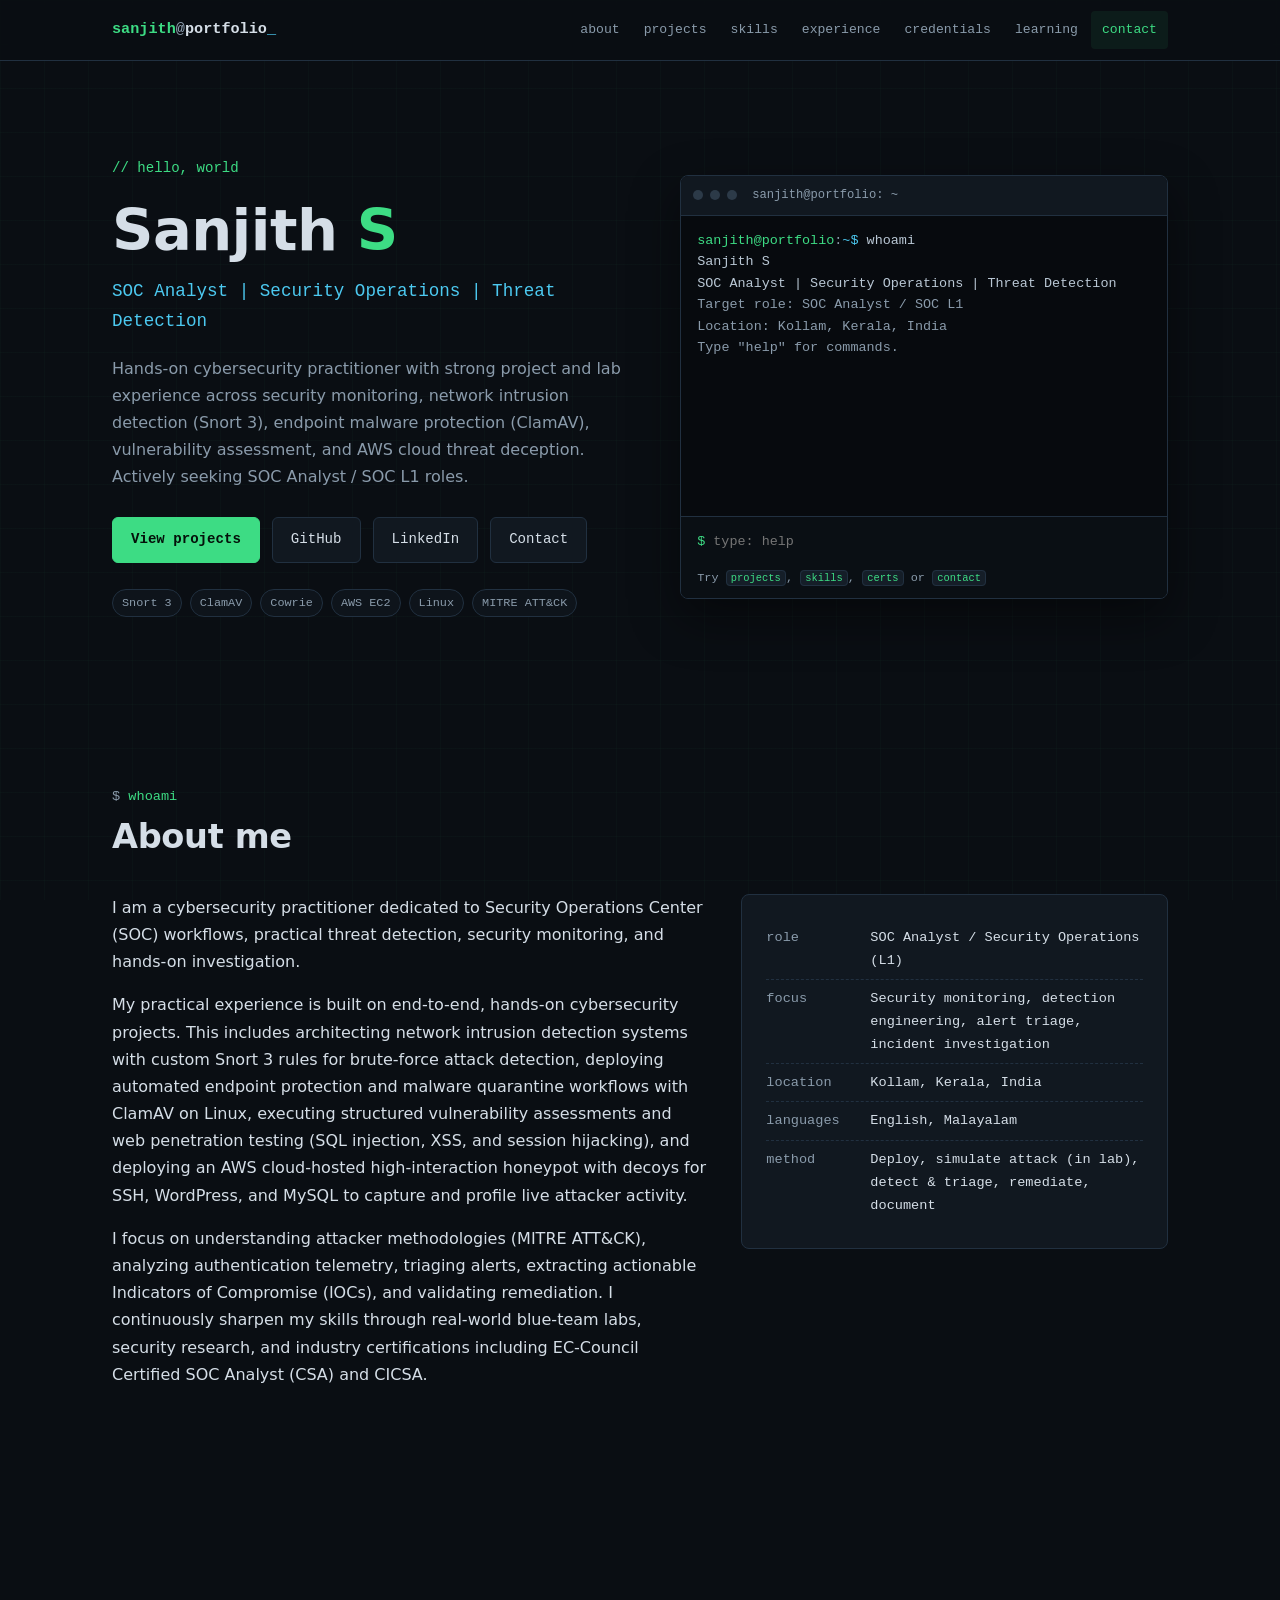
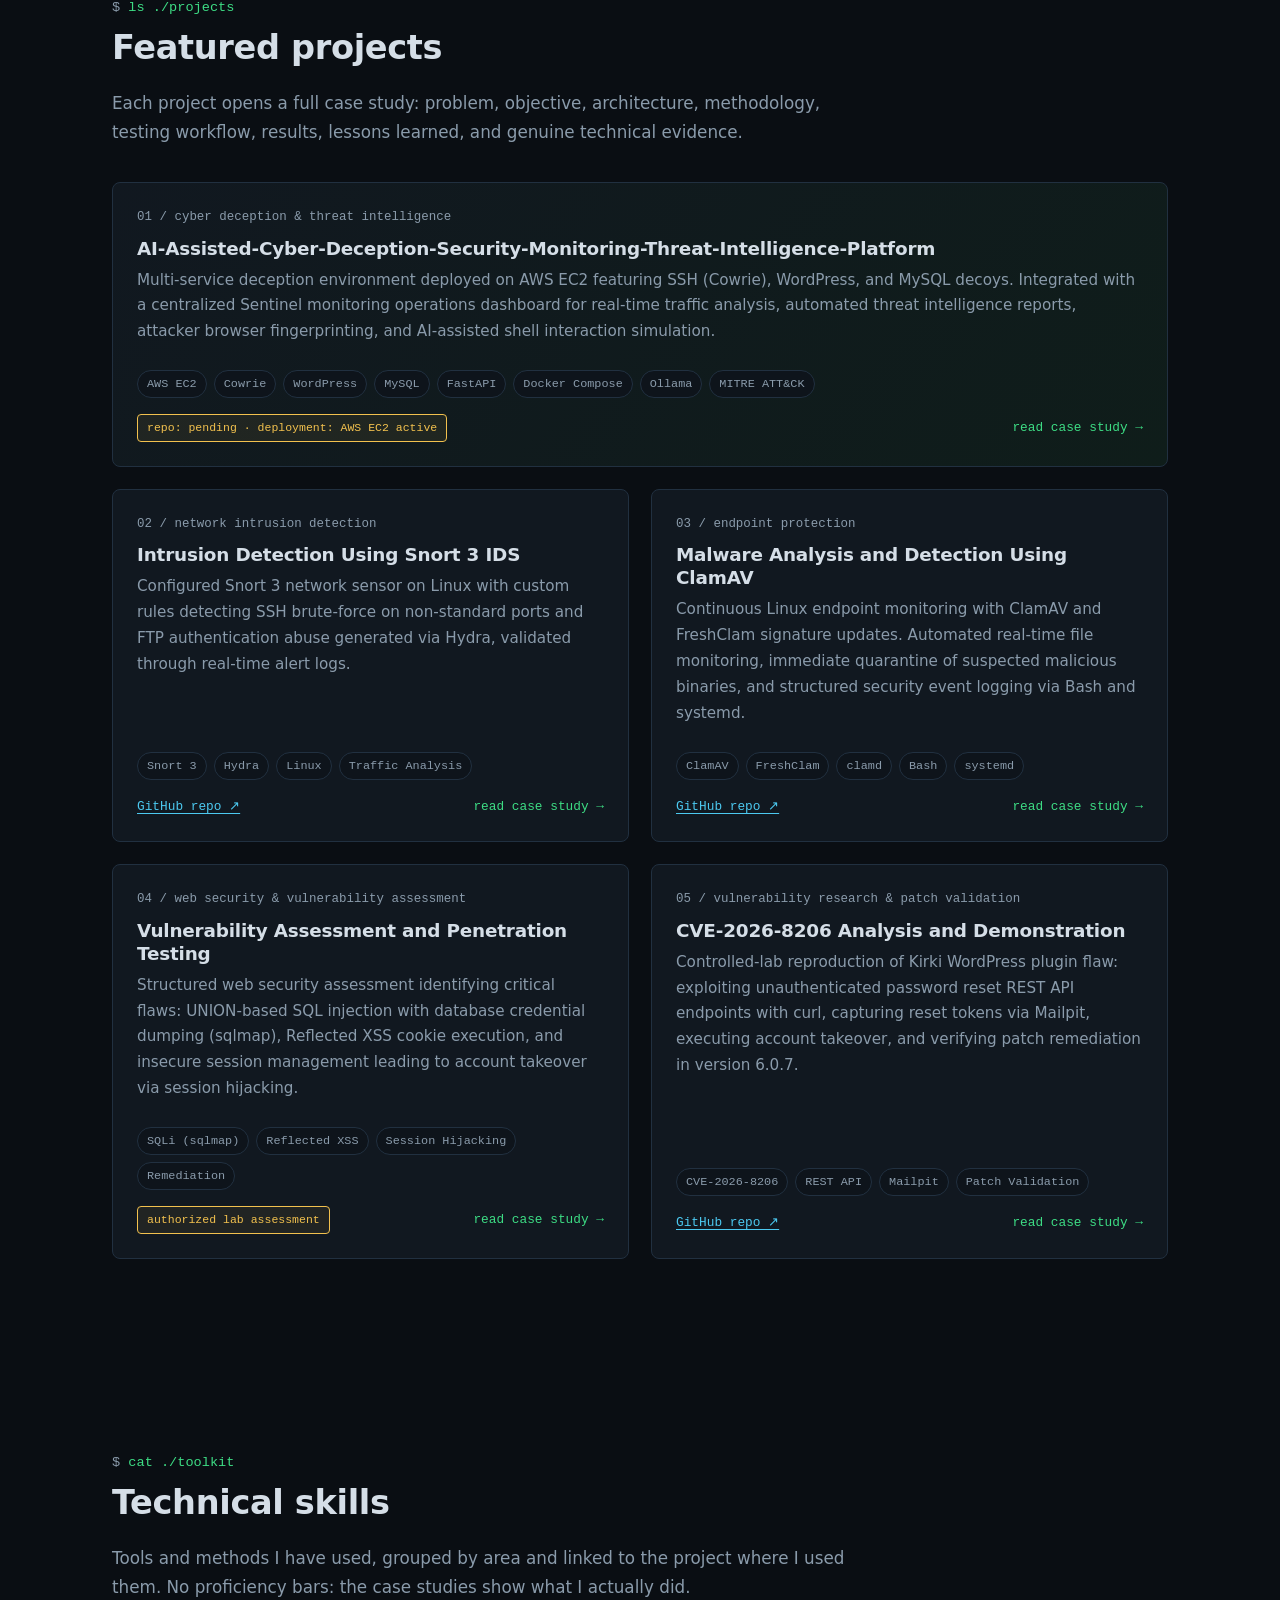
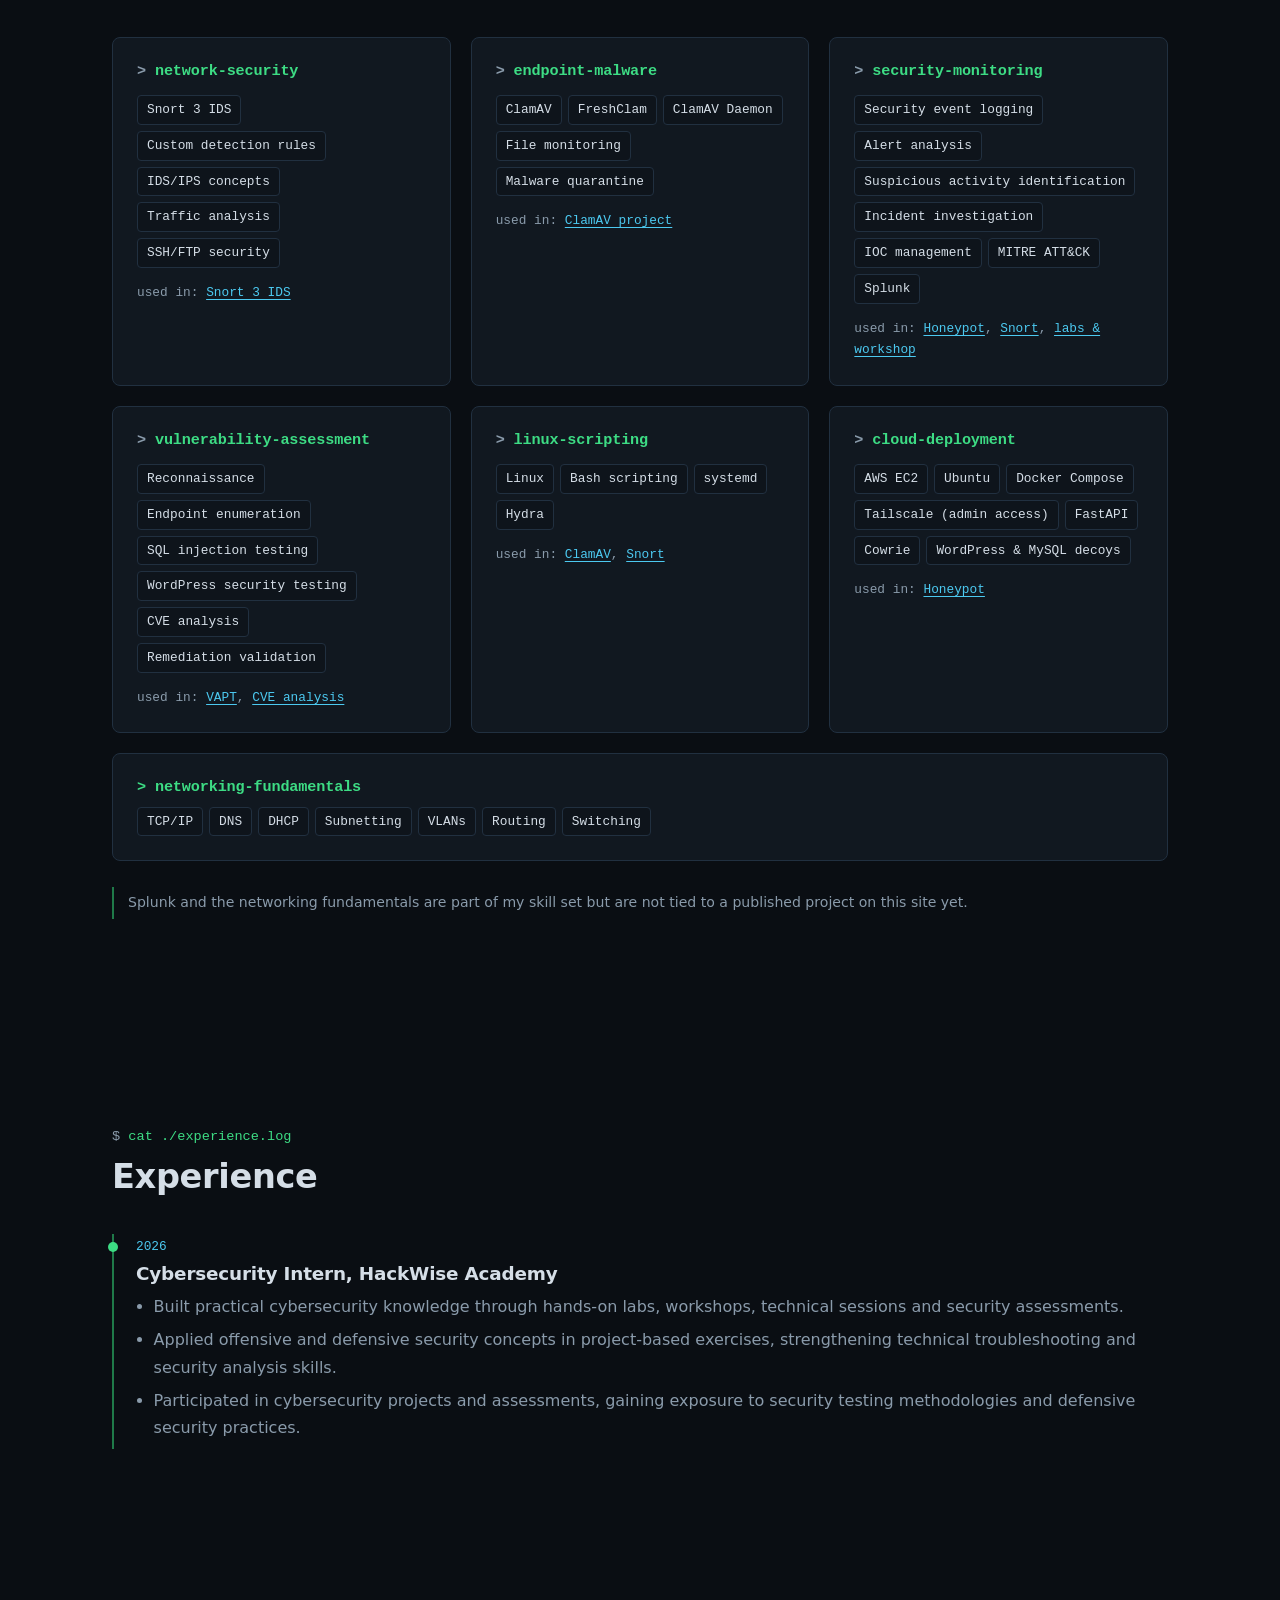
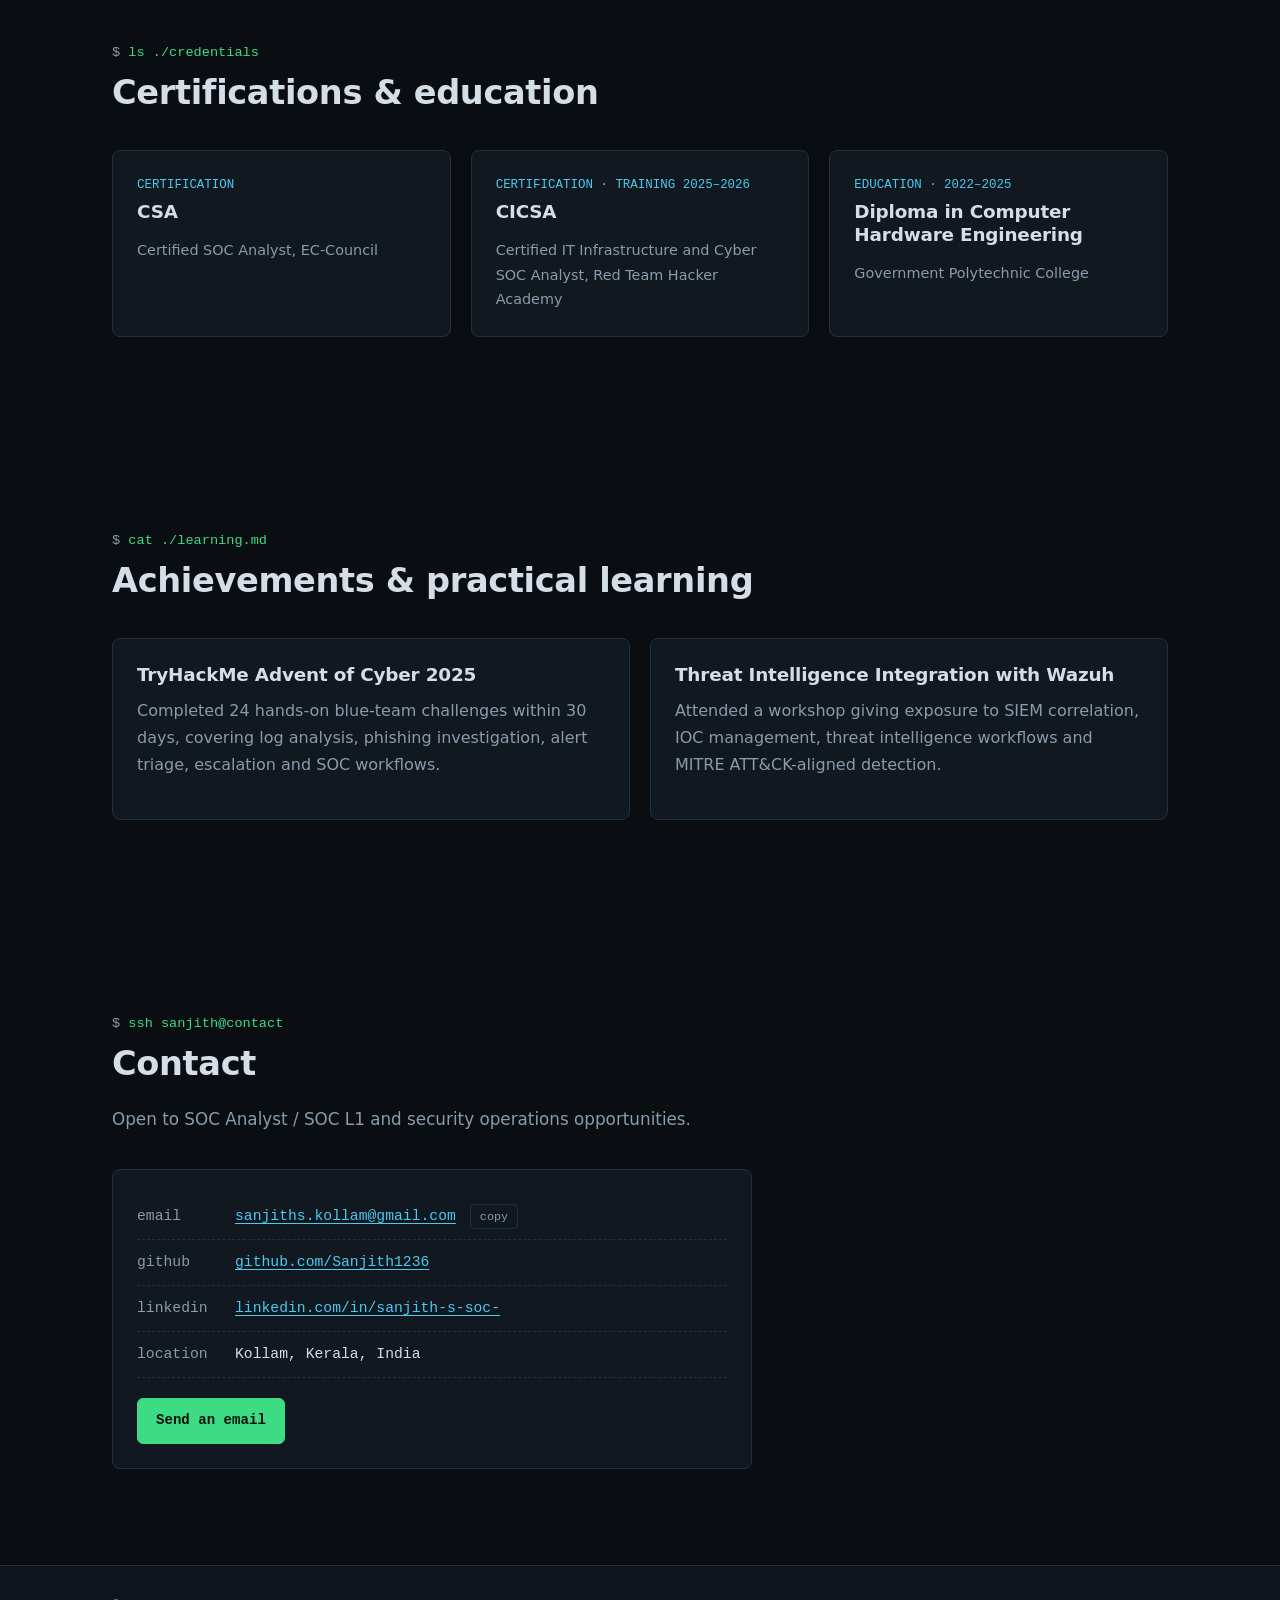
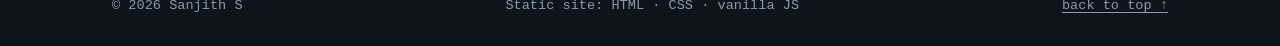
==== index.html @ 835601fe "Move portfolio website files to repository root" ====
<!DOCTYPE html>
<html lang="en">
<head>
  <meta charset="utf-8">
  <meta name="viewport" content="width=device-width, initial-scale=1">
  <title>Sanjith S | Cybersecurity Portfolio – SOC Analyst | Security Operations | Threat Detection</title>
  <meta name="description" content="Cybersecurity portfolio of Sanjith S, focused on SOC Analyst operations, threat detection, security monitoring, and investigation. Case studies: AI Honeypot (AWS), Snort 3 IDS, ClamAV Endpoint Protection, VAPT, and CVE Analysis.">
  <meta name="theme-color" content="#0a0e13">
  <meta property="og:title" content="Sanjith S | SOC Analyst | Security Operations | Threat Detection">
  <meta property="og:description" content="Hands-on cybersecurity project case studies: AI honeypot, Snort 3 IDS, ClamAV malware detection, web VAPT, and CVE analysis.">
  <meta property="og:type" content="website">
  <link rel="icon" href="data:image/svg+xml,%3Csvg xmlns='http://www.w3.org/2000/svg' viewBox='0 0 32 32'%3E%3Crect width='32' height='32' rx='6' fill='%230a0e13'/%3E%3Cpath d='M7 10l7 6-7 6' stroke='%233ddc84' stroke-width='3' fill='none' stroke-linecap='round' stroke-linejoin='round'/%3E%3Cpath d='M17 23h8' stroke='%234cc9f0' stroke-width='3' stroke-linecap='round'/%3E%3C/svg%3E">
  <link rel="stylesheet" href="css/style.css">
</head>
<body>
  <a class="skip-link" href="#main">Skip to content</a>

  <header class="site-header">
    <div class="container nav">
      <a class="brand" href="#home" aria-label="Sanjith S, home"><span class="host">sanjith</span><span class="at">@</span>portfolio<span class="cur">_</span></a>
      <button class="nav-toggle" aria-expanded="false" aria-controls="nav-links">menu</button>
      <ul class="nav-links" id="nav-links">
        <li><a href="#about">about</a></li>
        <li><a href="#projects">projects</a></li>
        <li><a href="#skills">skills</a></li>
        <li><a href="#experience">experience</a></li>
        <li><a href="#credentials">credentials</a></li>
        <li><a href="#learning">learning</a></li>
        <li><a href="#contact">contact</a></li>
      </ul>
    </div>
  </header>

  <main id="main">
    <!-- ===================== HERO ===================== -->
    <section class="hero" id="home" aria-labelledby="hero-title">
      <div class="container hero-grid">
        <div>
          <p class="eyebrow">// hello, world</p>
          <h1 id="hero-title">Sanjith <span class="accent">S</span></h1>
          <p class="headline">SOC Analyst | Security Operations | Threat Detection</p>
          <p class="intro">Hands-on cybersecurity practitioner with strong project and lab experience across security monitoring, network intrusion detection (Snort 3), endpoint malware protection (ClamAV), vulnerability assessment, and AWS cloud threat deception. Actively seeking SOC Analyst / SOC L1 roles.</p>
          <div class="btn-row">
            <a class="btn primary" href="#projects">View projects</a>
            <a class="btn" href="https://github.com/Sanjith1236" target="_blank" rel="noopener noreferrer">GitHub</a>
            <a class="btn" href="https://www.linkedin.com/in/sanjith-s-soc-/" target="_blank" rel="noopener noreferrer">LinkedIn</a>
            <a class="btn" href="#contact">Contact</a>
          </div>
          <div class="hero-meta" aria-label="Focus areas">
            <span class="chip">Snort 3</span><span class="chip">ClamAV</span><span class="chip">Cowrie</span><span class="chip">AWS EC2</span><span class="chip">Linux</span><span class="chip">MITRE ATT&amp;CK</span>
          </div>
        </div>

        <div class="term" role="region" aria-label="Interactive terminal">
          <div class="term-bar" aria-hidden="true"><i></i><i></i><i></i><span>sanjith@portfolio: ~</span></div>
          <div class="term-body" id="term-body" aria-live="polite" tabindex="0">
            <noscript>
              <div class="ln"><span class="p">sanjith@portfolio</span>:<span class="path">~$ </span>whoami</div>
              <div class="ln">Sanjith S</div>
              <div class="ln">SOC Analyst | Security Operations | Threat Detection</div>
              <div class="ln dim">(Enable JavaScript for the interactive terminal.)</div>
            </noscript>
          </div>
          <form class="term-input" id="term-form" autocomplete="off">
            <label for="term-input">$</label>
            <input id="term-input" type="text" spellcheck="false" autocapitalize="off" aria-label="Terminal command, type help" placeholder="type: help">
          </form>
          <div class="term-hint">Try <code>projects</code>, <code>skills</code>, <code>certs</code> or <code>contact</code></div>
        </div>
      </div>
    </section>

    <!-- ===================== ABOUT ===================== -->
    <section id="about" aria-labelledby="about-title">
      <div class="container">
        <div class="section-head reveal">
          <p class="section-label">whoami</p>
          <h2 id="about-title">About me</h2>
        </div>
        <div class="about-grid">
          <div class="reveal">
            <p>I am a cybersecurity practitioner dedicated to Security Operations Center (SOC) workflows, practical threat detection, security monitoring, and hands-on investigation.</p>
            <p>My practical experience is built on end-to-end, hands-on cybersecurity projects. This includes architecting network intrusion detection systems with custom Snort 3 rules for brute-force attack detection, deploying automated endpoint protection and malware quarantine workflows with ClamAV on Linux, executing structured vulnerability assessments and web penetration testing (SQL injection, XSS, and session hijacking), and deploying an AWS cloud-hosted high-interaction honeypot with decoys for SSH, WordPress, and MySQL to capture and profile live attacker activity.</p>
            <p>I focus on understanding attacker methodologies (MITRE ATT&amp;CK), analyzing authentication telemetry, triaging alerts, extracting actionable Indicators of Compromise (IOCs), and validating remediation. I continuously sharpen my skills through real-world blue-team labs, security research, and industry certifications including EC-Council Certified SOC Analyst (CSA) and CICSA.</p>
          </div>
          <div class="card reveal">
            <dl class="kv">
              <div><dt>role</dt><dd>SOC Analyst / Security Operations (L1)</dd></div>
              <div><dt>focus</dt><dd>Security monitoring, detection engineering, alert triage, incident investigation</dd></div>
              <div><dt>location</dt><dd>Kollam, Kerala, India</dd></div>
              <div><dt>languages</dt><dd>English, Malayalam</dd></div>
              <div><dt>method</dt><dd>Deploy, simulate attack (in lab), detect &amp; triage, remediate, document</dd></div>
            </dl>
          </div>
        </div>
      </div>
    </section>

    <!-- ===================== PROJECTS ===================== -->
    <section id="projects" aria-labelledby="projects-title">
      <div class="container">
        <div class="section-head reveal">
          <p class="section-label">ls ./projects</p>
          <h2 id="projects-title">Featured projects</h2>
          <p class="lead">Each project opens a full case study: problem, objective, architecture, methodology, testing workflow, results, lessons learned, and genuine technical evidence.</p>
        </div>

        <div class="projects">
          <article class="project-card lead-card reveal">
            <div class="num">01 / cyber deception &amp; threat intelligence</div>
            <h3><a href="projects/honeypot.html">AI-Assisted-Cyber-Deception-Security-Monitoring-Threat-Intelligence-Platform</a></h3>
            <p>Multi-service deception environment deployed on AWS EC2 featuring SSH (Cowrie), WordPress, and MySQL decoys. Integrated with a centralized Sentinel monitoring operations dashboard for real-time traffic analysis, automated threat intelligence reports, attacker browser fingerprinting, and AI-assisted shell interaction simulation.</p>
            <div class="chips"><span class="chip">AWS EC2</span><span class="chip">Cowrie</span><span class="chip">WordPress</span><span class="chip">MySQL</span><span class="chip">FastAPI</span><span class="chip">Docker Compose</span><span class="chip">Ollama</span><span class="chip">MITRE ATT&amp;CK</span></div>
            <div class="foot"><span class="tag-status">repo: pending · deployment: AWS EC2 active</span><span class="go">read case study →</span></div>
          </article>

          <article class="project-card reveal">
            <div class="num">02 / network intrusion detection</div>
            <h3><a href="projects/snort-ids.html">Intrusion Detection Using Snort 3 IDS</a></h3>
            <p>Configured Snort 3 network sensor on Linux with custom rules detecting SSH brute-force on non-standard ports and FTP authentication abuse generated via Hydra, validated through real-time alert logs.</p>
            <div class="chips"><span class="chip">Snort 3</span><span class="chip">Hydra</span><span class="chip">Linux</span><span class="chip">Traffic Analysis</span></div>
            <div class="foot"><a href="https://github.com/Sanjith1236/Snort-3-IDS-SSH-FTP-Brute-Force-Attack-Detection" target="_blank" rel="noopener noreferrer">GitHub repo ↗</a><span class="go">read case study →</span></div>
          </article>

          <article class="project-card reveal">
            <div class="num">03 / endpoint protection</div>
            <h3><a href="projects/clamav.html">Malware Analysis and Detection Using ClamAV</a></h3>
            <p>Continuous Linux endpoint monitoring with ClamAV and FreshClam signature updates. Automated real-time file monitoring, immediate quarantine of suspected malicious binaries, and structured security event logging via Bash and systemd.</p>
            <div class="chips"><span class="chip">ClamAV</span><span class="chip">FreshClam</span><span class="chip">clamd</span><span class="chip">Bash</span><span class="chip">systemd</span></div>
            <div class="foot"><a href="https://github.com/Sanjith1236/ClamAV-endpoint-protection" target="_blank" rel="noopener noreferrer">GitHub repo ↗</a><span class="go">read case study →</span></div>
          </article>

          <article class="project-card reveal">
            <div class="num">04 / web security &amp; vulnerability assessment</div>
            <h3><a href="projects/vulnerability-assessment.html">Vulnerability Assessment and Penetration Testing</a></h3>
            <p>Structured web security assessment identifying critical flaws: UNION-based SQL injection with database credential dumping (sqlmap), Reflected XSS cookie execution, and insecure session management leading to account takeover via session hijacking.</p>
            <div class="chips"><span class="chip">SQLi (sqlmap)</span><span class="chip">Reflected XSS</span><span class="chip">Session Hijacking</span><span class="chip">Remediation</span></div>
            <div class="foot"><span class="tag-status">authorized lab assessment</span><span class="go">read case study →</span></div>
          </article>

          <article class="project-card reveal">
            <div class="num">05 / vulnerability research &amp; patch validation</div>
            <h3><a href="projects/cve-analysis.html">CVE-2026-8206 Analysis and Demonstration</a></h3>
            <p>Controlled-lab reproduction of Kirki WordPress plugin flaw: exploiting unauthenticated password reset REST API endpoints with curl, capturing reset tokens via Mailpit, executing account takeover, and verifying patch remediation in version 6.0.7.</p>
            <div class="chips"><span class="chip">CVE-2026-8206</span><span class="chip">REST API</span><span class="chip">Mailpit</span><span class="chip">Patch Validation</span></div>
            <div class="foot"><a href="https://github.com/Sanjith1236/CVE-2026-8206-Kirki-Exploit-Analysis" target="_blank" rel="noopener noreferrer">GitHub repo ↗</a><span class="go">read case study →</span></div>
          </article>
        </div>
      </div>
    </section>

    <!-- ===================== SKILLS ===================== -->
    <section id="skills" aria-labelledby="skills-title">
      <div class="container">
        <div class="section-head reveal">
          <p class="section-label">cat ./toolkit</p>
          <h2 id="skills-title">Technical skills</h2>
          <p class="lead">Tools and methods I have used, grouped by area and linked to the project where I used them. No proficiency bars: the case studies show what I actually did.</p>
        </div>

        <div class="grid cols-3">
          <div class="card skill-card reveal">
            <h3>network-security</h3>
            <ul class="skill-list"><li>Snort 3 IDS</li><li>Custom detection rules</li><li>IDS/IPS concepts</li><li>Traffic analysis</li><li>SSH/FTP security</li></ul>
            <p class="used-in">used in: <a href="projects/snort-ids.html">Snort 3 IDS</a></p>
          </div>
          <div class="card skill-card reveal">
            <h3>endpoint-malware</h3>
            <ul class="skill-list"><li>ClamAV</li><li>FreshClam</li><li>ClamAV Daemon</li><li>File monitoring</li><li>Malware quarantine</li></ul>
            <p class="used-in">used in: <a href="projects/clamav.html">ClamAV project</a></p>
          </div>
          <div class="card skill-card reveal">
            <h3>security-monitoring</h3>
            <ul class="skill-list"><li>Security event logging</li><li>Alert analysis</li><li>Suspicious activity identification</li><li>Incident investigation</li><li>IOC management</li><li>MITRE ATT&amp;CK</li><li>Splunk</li></ul>
            <p class="used-in">used in: <a href="projects/honeypot.html">Honeypot</a>, <a href="projects/snort-ids.html">Snort</a>, <a href="#learning">labs &amp; workshop</a></p>
          </div>
          <div class="card skill-card reveal">
            <h3>vulnerability-assessment</h3>
            <ul class="skill-list"><li>Reconnaissance</li><li>Endpoint enumeration</li><li>SQL injection testing</li><li>WordPress security testing</li><li>CVE analysis</li><li>Remediation validation</li></ul>
            <p class="used-in">used in: <a href="projects/vulnerability-assessment.html">VAPT</a>, <a href="projects/cve-analysis.html">CVE analysis</a></p>
          </div>
          <div class="card skill-card reveal">
            <h3>linux-scripting</h3>
            <ul class="skill-list"><li>Linux</li><li>Bash scripting</li><li>systemd</li><li>Hydra</li></ul>
            <p class="used-in">used in: <a href="projects/clamav.html">ClamAV</a>, <a href="projects/snort-ids.html">Snort</a></p>
          </div>
          <div class="card skill-card reveal">
            <h3>cloud-deployment</h3>
            <ul class="skill-list"><li>AWS EC2</li><li>Ubuntu</li><li>Docker Compose</li><li>Tailscale (admin access)</li><li>FastAPI</li><li>Cowrie</li><li>WordPress &amp; MySQL decoys</li></ul>
            <p class="used-in">used in: <a href="projects/honeypot.html">Honeypot</a></p>
          </div>
        </div>

        <div class="card reveal" style="margin-top:20px">
          <h3 style="font-family:var(--mono);font-size:.95rem;color:var(--green)">&gt; networking-fundamentals</h3>
          <ul class="skill-list" style="margin-bottom:0"><li>TCP/IP</li><li>DNS</li><li>DHCP</li><li>Subnetting</li><li>VLANs</li><li>Routing</li><li>Switching</li></ul>
        </div>
        <p class="note reveal">Splunk and the networking fundamentals are part of my skill set but are not tied to a published project on this site yet.</p>
      </div>
    </section>

    <!-- ===================== EXPERIENCE ===================== -->
    <section id="experience" aria-labelledby="exp-title">
      <div class="container">
        <div class="section-head reveal">
          <p class="section-label">cat ./experience.log</p>
          <h2 id="exp-title">Experience</h2>
        </div>
        <div class="entry reveal">
          <div class="meta">2026</div>
          <h3>Cybersecurity Intern, HackWise Academy</h3>
          <ul>
            <li>Built practical cybersecurity knowledge through hands-on labs, workshops, technical sessions and security assessments.</li>
            <li>Applied offensive and defensive security concepts in project-based exercises, strengthening technical troubleshooting and security analysis skills.</li>
            <li>Participated in cybersecurity projects and assessments, gaining exposure to security testing methodologies and defensive security practices.</li>
          </ul>
        </div>
      </div>
    </section>

    <!-- ===================== CREDENTIALS ===================== -->
    <section id="credentials" aria-labelledby="cred-title">
      <div class="container">
        <div class="section-head reveal">
          <p class="section-label">ls ./credentials</p>
          <h2 id="cred-title">Certifications &amp; education</h2>
        </div>
        <div class="grid cols-3">
          <div class="card cred reveal">
            <span class="meta">CERTIFICATION</span>
            <h3>CSA</h3>
            <span class="issuer">Certified SOC Analyst, EC-Council</span>
          </div>
          <div class="card cred reveal">
            <span class="meta">CERTIFICATION · TRAINING 2025–2026</span>
            <h3>CICSA</h3>
            <span class="issuer">Certified IT Infrastructure and Cyber SOC Analyst, Red Team Hacker Academy</span>
          </div>
          <div class="card cred reveal">
            <span class="meta">EDUCATION · 2022–2025</span>
            <h3>Diploma in Computer Hardware Engineering</h3>
            <span class="issuer">Government Polytechnic College</span>
          </div>
        </div>
      </div>
    </section>

    <!-- ===================== LEARNING ===================== -->
    <section id="learning" aria-labelledby="learn-title">
      <div class="container">
        <div class="section-head reveal">
          <p class="section-label">cat ./learning.md</p>
          <h2 id="learn-title">Achievements &amp; practical learning</h2>
        </div>
        <div class="grid cols-2">
          <div class="card reveal">
            <h3>TryHackMe Advent of Cyber 2025</h3>
            <p style="color:var(--muted)">Completed 24 hands-on blue-team challenges within 30 days, covering log analysis, phishing investigation, alert triage, escalation and SOC workflows.</p>
          </div>
          <div class="card reveal">
            <h3>Threat Intelligence Integration with Wazuh</h3>
            <p style="color:var(--muted)">Attended a workshop giving exposure to SIEM correlation, IOC management, threat intelligence workflows and MITRE ATT&amp;CK-aligned detection.</p>
          </div>
        </div>
      </div>
    </section>

    <!-- ===================== CONTACT ===================== -->
    <section id="contact" aria-labelledby="contact-title">
      <div class="container">
        <div class="section-head reveal">
          <p class="section-label">ssh sanjith@contact</p>
          <h2 id="contact-title">Contact</h2>
          <p class="lead">Open to SOC Analyst / SOC L1 and security operations opportunities.</p>
        </div>
        <div class="card reveal" style="max-width:640px">
          <ul class="contact-list">
            <li><span class="k">email</span><a href="mailto:sanjiths.kollam@gmail.com">sanjiths.kollam@gmail.com</a> <button class="copy-btn" type="button" data-copy="sanjiths.kollam@gmail.com">copy</button></li>
            <li><span class="k">github</span><a href="https://github.com/Sanjith1236" target="_blank" rel="noopener noreferrer">github.com/Sanjith1236</a></li>
            <li><span class="k">linkedin</span><a href="https://www.linkedin.com/in/sanjith-s-soc-/" target="_blank" rel="noopener noreferrer">linkedin.com/in/sanjith-s-soc-</a></li>
            <li><span class="k">location</span>Kollam, Kerala, India</li>
          </ul>
          <a class="btn primary" href="mailto:sanjiths.kollam@gmail.com">Send an email</a>
        </div>
      </div>
    </section>
  </main>

  <footer class="site-footer">
    <div class="container footer-row">
      <span>&copy; <span id="year">2026</span> Sanjith S</span>
      <span>Static site: HTML · CSS · vanilla JS</span>
      <a href="#home">back to top ↑</a>
    </div>
  </footer>

  <script src="js/script.js"></script>
</body>
</html>
---- css/style.css ----
/* ==========================================================================
   Sanjith S — Cybersecurity Portfolio
   Terminal-inspired, dark, restrained green/cyan accents. No external deps.
   ========================================================================== */

:root {
  --bg: #0a0e13;
  --bg-2: #0e141b;
  --panel: #111820;
  --panel-2: #151e28;
  --line: #213040;
  --text: #d5dee7;
  --muted: #8a9bab;
  --green: #3ddc84;
  --green-dim: #1f7a49;
  --cyan: #4cc9f0;
  --amber: #f2c14e;
  --red: #ff6b6b;
  --mono: ui-monospace, "SF Mono", "JetBrains Mono", "Cascadia Code", Menlo, Consolas, "Liberation Mono", monospace;
  --sans: system-ui, -apple-system, "Segoe UI", Roboto, "Helvetica Neue", Arial, sans-serif;
  --radius: 8px;
  --maxw: 1120px;
  --gutter: clamp(16px, 4vw, 32px);
}

*, *::before, *::after { box-sizing: border-box; }
html { scroll-behavior: smooth; scroll-padding-top: 76px; -webkit-text-size-adjust: 100%; }
body {
  margin: 0;
  background: var(--bg);
  color: var(--text);
  font: 400 1rem/1.7 var(--sans);
  -webkit-font-smoothing: antialiased;
  background-image:
    linear-gradient(rgba(61,220,132,.025) 1px, transparent 1px),
    linear-gradient(90deg, rgba(61,220,132,.025) 1px, transparent 1px);
  background-size: 44px 44px;
  background-attachment: fixed;
}
img, svg { max-width: 100%; height: auto; display: block; }
a { color: var(--cyan); text-decoration-thickness: 1px; text-underline-offset: 3px; }
a:hover { color: var(--green); }
:focus-visible { outline: 2px solid var(--green); outline-offset: 3px; border-radius: 3px; }
::selection { background: var(--green); color: #04110a; }
code, kbd, pre { font-family: var(--mono); }
code { font-size: .88em; background: var(--panel-2); border: 1px solid var(--line); padding: .1em .4em; border-radius: 4px; color: var(--green); }

.skip-link { position: absolute; left: -999px; top: 8px; background: var(--green); color: #04110a; padding: 8px 14px; border-radius: 4px; z-index: 200; font-family: var(--mono); }
.skip-link:focus { left: 8px; }
.sr-only { position: absolute; width: 1px; height: 1px; overflow: hidden; clip: rect(0 0 0 0); white-space: nowrap; }

.container { width: 100%; max-width: var(--maxw); margin: 0 auto; padding: 0 var(--gutter); }

/* ---------- Header / nav ---------- */
.site-header { position: sticky; top: 0; z-index: 100; background: rgba(10,14,19,.88); backdrop-filter: blur(10px); border-bottom: 1px solid var(--line); }
.nav { display: flex; align-items: center; justify-content: space-between; min-height: 60px; gap: 16px; }
.brand { font-family: var(--mono); font-weight: 700; color: var(--text); text-decoration: none; font-size: .95rem; white-space: nowrap; }
.brand .at { color: var(--muted); } .brand .host { color: var(--green); } .brand .cur { color: var(--cyan); }
.nav-links { display: flex; gap: 2px; list-style: none; margin: 0; padding: 0; }
.nav-links a { display: block; padding: 8px 11px; color: var(--muted); text-decoration: none; font-family: var(--mono); font-size: .82rem; border-radius: 4px; }
.nav-links a:hover, .nav-links a[aria-current="true"], .nav-links a[aria-current="page"] { color: var(--green); background: rgba(61,220,132,.07); }
.nav-toggle { display: none; background: none; border: 1px solid var(--line); color: var(--text); font-family: var(--mono); padding: 8px 12px; border-radius: 4px; cursor: pointer; font-size: .85rem; }
.nav-toggle:hover { border-color: var(--green); color: var(--green); }

@media (max-width: 860px) {
  .nav-toggle { display: inline-block; }
  .nav-links { position: absolute; top: 60px; left: 0; right: 0; flex-direction: column; background: var(--bg-2); border-bottom: 1px solid var(--line); padding: 8px var(--gutter) 14px; display: none; }
  .nav-links.open { display: flex; }
  .nav-links a { padding: 12px 8px; font-size: .9rem; }
}

/* ---------- Layout ---------- */
section { padding: clamp(56px, 8vw, 96px) 0; }
.section-head { margin-bottom: 36px; max-width: 760px; }
.section-label { font-family: var(--mono); color: var(--green); font-size: .85rem; margin: 0 0 8px; }
.section-label::before { content: "$ "; color: var(--muted); }
h1, h2, h3, h4 { line-height: 1.25; margin: 0 0 .6em; font-weight: 700; letter-spacing: -.01em; }
h2 { font-size: clamp(1.6rem, 3.4vw, 2.1rem); }
h3 { font-size: 1.15rem; }
.lead { color: var(--muted); font-size: 1.05rem; margin: 0; }
p { margin: 0 0 1em; }

/* ---------- Buttons / chips ---------- */
.btn { display: inline-flex; align-items: center; gap: 8px; padding: 10px 18px; border-radius: 6px; font-family: var(--mono); font-size: .88rem; text-decoration: none; border: 1px solid var(--line); color: var(--text); background: var(--panel); cursor: pointer; transition: border-color .2s, color .2s, background .2s; }
.btn:hover { border-color: var(--green); color: var(--green); }
.btn.primary { background: var(--green); color: #04110a; border-color: var(--green); font-weight: 700; }
.btn.primary:hover { background: #62e89d; color: #04110a; }
.btn-row { display: flex; flex-wrap: wrap; gap: 12px; }
.chip { display: inline-block; font-family: var(--mono); font-size: .74rem; padding: 3px 9px; border: 1px solid var(--line); border-radius: 999px; color: var(--muted); background: var(--bg-2); }
.chip.link { color: var(--cyan); text-decoration: none; }
.chip.link:hover { border-color: var(--cyan); }
.chips { display: flex; flex-wrap: wrap; gap: 7px; }
.tag-status { font-family: var(--mono); font-size: .72rem; padding: 3px 9px; border-radius: 4px; border: 1px solid var(--amber); color: var(--amber); background: rgba(242,193,78,.07); }
.tag-ok { border-color: var(--green-dim); color: var(--green); background: rgba(61,220,132,.06); }

/* ---------- Hero ---------- */
.hero { padding: clamp(48px, 8vw, 96px) 0 clamp(40px, 6vw, 72px); }
.hero-grid { display: grid; grid-template-columns: 1.05fr 1fr; gap: clamp(28px, 5vw, 56px); align-items: center; }
.hero .eyebrow { font-family: var(--mono); color: var(--green); font-size: .88rem; margin-bottom: 14px; }
.hero h1 { font-size: clamp(2.3rem, 6vw, 3.6rem); margin-bottom: 10px; }
.hero h1 .accent { color: var(--green); }
.hero .headline { font-family: var(--mono); font-size: clamp(.95rem, 2vw, 1.1rem); color: var(--cyan); margin-bottom: 18px; }
.hero .intro { color: var(--muted); max-width: 54ch; margin-bottom: 26px; }
.hero-meta { margin-top: 26px; display: flex; flex-wrap: wrap; gap: 8px; }
@media (max-width: 900px) { .hero-grid { grid-template-columns: 1fr; } }

/* ---------- Terminal widget ---------- */
.term { background: #070a0e; border: 1px solid var(--line); border-radius: var(--radius); overflow: hidden; box-shadow: 0 18px 50px rgba(0,0,0,.45); font-family: var(--mono); font-size: .84rem; }
.term-bar { display: flex; align-items: center; gap: 7px; padding: 9px 12px; background: var(--panel); border-bottom: 1px solid var(--line); }
.term-bar i { width: 10px; height: 10px; border-radius: 50%; background: #2c3a48; display: block; }
.term-bar span { margin-left: 8px; color: var(--muted); font-size: .76rem; }
.term-body { padding: 14px 16px; height: 300px; overflow-y: auto; line-height: 1.6; color: #b9c7d4; }
.term-body .ln { white-space: pre-wrap; word-break: break-word; }
.term-body .p { color: var(--green); } .term-body .path { color: var(--cyan); }
.term-body .dim { color: var(--muted); } .term-body .warn { color: var(--amber); }
.term-body a { color: var(--cyan); }
.term-input { display: flex; gap: 8px; align-items: center; padding: 10px 16px; border-top: 1px solid var(--line); background: #0a0f14; }
.term-input label { color: var(--green); white-space: nowrap; }
.term-input input { flex: 1; min-width: 0; background: transparent; border: 0; color: var(--text); font: inherit; outline: none; padding: 4px 0; }
.term-input:focus-within { border-top-color: var(--green-dim); }
.caret { display: inline-block; width: .55em; height: 1.05em; background: var(--green); vertical-align: -2px; animation: blink 1.1s steps(1) infinite; }
@keyframes blink { 50% { opacity: 0; } }
.term-hint { font-size: .74rem; color: var(--muted); padding: 0 16px 10px; background: #0a0f14; }

/* ---------- Cards / grids ---------- */
.card { background: var(--panel); border: 1px solid var(--line); border-radius: var(--radius); padding: 24px; }
.grid { display: grid; gap: 20px; }
.grid.cols-2 { grid-template-columns: repeat(2, 1fr); }
.grid.cols-3 { grid-template-columns: repeat(3, 1fr); }
@media (max-width: 900px) { .grid.cols-3 { grid-template-columns: repeat(2, 1fr); } }
@media (max-width: 640px) { .grid.cols-2, .grid.cols-3 { grid-template-columns: 1fr; } }

/* About */
.about-grid { display: grid; grid-template-columns: 1.4fr 1fr; gap: 32px; align-items: start; }
@media (max-width: 900px) { .about-grid { grid-template-columns: 1fr; } }
.kv { font-family: var(--mono); font-size: .85rem; margin: 0; }
.kv div { display: flex; gap: 12px; padding: 7px 0; border-bottom: 1px dashed var(--line); }
.kv div:last-child { border-bottom: 0; }
.kv dt { color: var(--muted); min-width: 92px; }
.kv dd { margin: 0; color: var(--text); }

/* Project cards */
.projects { display: grid; grid-template-columns: repeat(2, 1fr); gap: 22px; }
@media (max-width: 760px) { .projects { grid-template-columns: 1fr; } }
.project-card { position: relative; display: flex; flex-direction: column; background: var(--panel); border: 1px solid var(--line); border-radius: var(--radius); padding: 24px; transition: border-color .2s, transform .2s; }
.project-card:hover, .project-card:focus-within { border-color: var(--green-dim); transform: translateY(-2px); }
.project-card.lead-card { grid-column: 1 / -1; background: linear-gradient(135deg, var(--panel), #0f1d1a); }
.project-card .num { font-family: var(--mono); color: var(--muted); font-size: .78rem; margin-bottom: 8px; }
.project-card h3 { margin-bottom: 8px; }
.project-card h3 a { color: var(--text); text-decoration: none; }
.project-card h3 a::after { content: ""; position: absolute; inset: 0; } /* whole card clickable */
.project-card:hover h3 a { color: var(--green); }
.project-card p { color: var(--muted); font-size: .95rem; }
.project-card .chips { margin-top: auto; padding-top: 10px; }
.project-card .foot { display: flex; flex-wrap: wrap; justify-content: space-between; align-items: center; gap: 10px; margin-top: 16px; font-family: var(--mono); font-size: .8rem; position: relative; z-index: 2; }
.project-card .foot a { position: relative; z-index: 2; }
.project-card .go { color: var(--green); }

/* Skills */
.skill-card h3 { font-family: var(--mono); font-size: .95rem; color: var(--green); margin-bottom: 14px; }
.skill-card h3::before { content: "> "; color: var(--muted); }
.skill-list { list-style: none; margin: 0 0 14px; padding: 0; display: flex; flex-wrap: wrap; gap: 6px; }
.skill-list li { font-family: var(--mono); font-size: .8rem; background: var(--bg-2); border: 1px solid var(--line); padding: 3px 9px; border-radius: 4px; }
.used-in { font-size: .8rem; color: var(--muted); margin: 0; font-family: var(--mono); }
.note { font-size: .88rem; color: var(--muted); border-left: 2px solid var(--green-dim); padding: 4px 0 4px 14px; margin-top: 26px; }

/* Timeline / lists */
.entry { border-left: 2px solid var(--green-dim); padding: 2px 0 2px 22px; position: relative; }
.entry::before { content: ""; position: absolute; left: -6px; top: 8px; width: 10px; height: 10px; background: var(--green); border-radius: 50%; }
.entry .meta { font-family: var(--mono); font-size: .8rem; color: var(--cyan); margin-bottom: 4px; }
.entry h3 { margin-bottom: 8px; }
.entry ul, .plain-list { margin: 0; padding-left: 1.1em; color: var(--muted); }
.entry li, .plain-list li { margin-bottom: 6px; }
.cred { display: flex; flex-direction: column; gap: 4px; }
.cred .issuer { color: var(--muted); font-size: .9rem; }
.cred .meta { font-family: var(--mono); font-size: .78rem; color: var(--cyan); }

/* Contact */
.contact-list { list-style: none; margin: 0 0 20px; padding: 0; font-family: var(--mono); font-size: .92rem; }
.contact-list li { display: flex; gap: 14px; padding: 10px 0; border-bottom: 1px dashed var(--line); flex-wrap: wrap; }
.contact-list .k { color: var(--muted); min-width: 84px; }
.copy-btn { font-family: var(--mono); font-size: .74rem; background: transparent; border: 1px solid var(--line); color: var(--muted); padding: 2px 9px; border-radius: 4px; cursor: pointer; }
.copy-btn:hover { color: var(--green); border-color: var(--green); }

/* Footer */
.site-footer { border-top: 1px solid var(--line); padding: 28px 0; color: var(--muted); font-size: .85rem; font-family: var(--mono); background: var(--bg-2); }
.footer-row { display: flex; flex-wrap: wrap; justify-content: space-between; gap: 12px; }
.site-footer a { color: var(--muted); }
.site-footer a:hover { color: var(--green); }

/* Reveal */
.js .reveal { opacity: 0; transform: translateY(14px); transition: opacity .6s ease, transform .6s ease; }
.js .reveal.in { opacity: 1; transform: none; }

/* ==========================================================================
   Case-study pages
   ========================================================================== */
.cs-hero { padding: clamp(36px, 6vw, 64px) 0 28px; border-bottom: 1px solid var(--line); background: linear-gradient(180deg, rgba(61,220,132,.04), transparent); }
.crumbs { font-family: var(--mono); font-size: .8rem; color: var(--muted); margin-bottom: 18px; }
.crumbs a { color: var(--muted); } .crumbs a:hover { color: var(--green); }
.cs-hero h1 { font-size: clamp(1.8rem, 4.4vw, 2.7rem); margin-bottom: 12px; }
.cs-hero .summary { color: var(--muted); max-width: 72ch; font-size: 1.05rem; }
.cs-meta { display: grid; grid-template-columns: repeat(auto-fit, minmax(190px, 1fr)); gap: 12px; margin: 24px 0 20px; }
.cs-meta div { background: var(--panel); border: 1px solid var(--line); border-radius: 6px; padding: 10px 14px; }
.cs-meta dt { font-family: var(--mono); font-size: .72rem; color: var(--muted); text-transform: uppercase; letter-spacing: .06em; }
.cs-meta dd { margin: 2px 0 0; font-size: .92rem; }
.cs-meta { margin-left: 0; }

.cs-layout { display: grid; grid-template-columns: 220px minmax(0, 1fr); gap: 48px; padding: 48px var(--gutter) 24px; }
@media (max-width: 980px) { .cs-layout { grid-template-columns: minmax(0, 1fr); gap: 24px; } }
.cs-main { min-width: 0; }
.toc { position: sticky; top: 84px; align-self: start; font-family: var(--mono); font-size: .8rem; }
.toc h2 { font-size: .75rem; color: var(--muted); text-transform: uppercase; letter-spacing: .08em; margin-bottom: 10px; }
.toc ol { list-style: none; margin: 0; padding: 0; border-left: 1px solid var(--line); }
.toc a { display: block; padding: 5px 12px; margin-left: -1px; border-left: 2px solid transparent; color: var(--muted); text-decoration: none; }
.toc a:hover { color: var(--text); }
.toc a.active { color: var(--green); border-left-color: var(--green); }
@media (max-width: 980px) {
  .toc { position: static; background: var(--panel); border: 1px solid var(--line); border-radius: var(--radius); padding: 14px 16px; }
  .toc ol { border: 0; display: flex; flex-wrap: wrap; gap: 4px 6px; }
  .toc a { border: 1px solid var(--line); border-radius: 999px; padding: 3px 10px; margin: 0; }
}

.cs-main section { padding: 0 0 44px; margin-bottom: 8px; }
.cs-main h2 { font-size: 1.5rem; padding-top: 6px; display: flex; align-items: baseline; gap: 10px; }
.cs-main h2 .n { font-family: var(--mono); color: var(--green); font-size: .9rem; }
.cs-main h3 { margin-top: 1.4em; color: var(--cyan); font-size: 1.02rem; font-family: var(--mono); }
.cs-main ul, .cs-main ol.steps { padding-left: 1.2em; }
.cs-main li { margin-bottom: 6px; }
.cs-main p, .cs-main li { max-width: 78ch; }

.callout { border: 1px solid var(--line); border-left-width: 3px; border-radius: 6px; padding: 14px 18px; margin: 18px 0; background: var(--panel); font-size: .94rem; }
.callout strong.label { font-family: var(--mono); font-size: .78rem; display: block; margin-bottom: 4px; text-transform: uppercase; letter-spacing: .06em; }
.callout.warn { border-left-color: var(--amber); } .callout.warn .label { color: var(--amber); }
.callout.safe { border-left-color: var(--red); } .callout.safe .label { color: var(--red); }
.callout.info { border-left-color: var(--cyan); } .callout.info .label { color: var(--cyan); }
.callout p:last-child { margin-bottom: 0; }

.tech-table { width: 100%; border-collapse: collapse; font-size: .92rem; margin: 14px 0; display: block; overflow-x: auto; }
.tech-table th, .tech-table td { text-align: left; padding: 9px 14px; border-bottom: 1px solid var(--line); vertical-align: top; }
.tech-table th { font-family: var(--mono); font-size: .75rem; color: var(--muted); text-transform: uppercase; letter-spacing: .06em; background: var(--panel); white-space: nowrap; }
.tech-table td:first-child { font-family: var(--mono); color: var(--green); white-space: nowrap; }

/* Illustrative CSS architecture diagram */
.diagram { background: #070a0e; border: 1px dashed var(--line); border-radius: var(--radius); padding: 20px; margin: 18px 0; }
.diagram .cap { font-family: var(--mono); font-size: .76rem; color: var(--amber); margin-bottom: 14px; }
.flow { display: flex; flex-wrap: wrap; align-items: stretch; gap: 10px; }
.flow .node { flex: 1 1 150px; min-width: 0; overflow-wrap: anywhere; border: 1px solid var(--line); border-radius: 6px; padding: 10px 12px; background: var(--panel); font-size: .85rem; }
.flow .node b { display: block; font-family: var(--mono); color: var(--green); font-size: .8rem; margin-bottom: 3px; }
.flow .node.alt b { color: var(--cyan); }
.flow .arrow { align-self: center; color: var(--muted); font-family: var(--mono); }
.flow-stack .node { flex: 0 0 auto; }
.flow-stack { display: flex; flex-direction: column; gap: 10px; flex: 1 1 190px; min-width: 0; }
@media (max-width: 700px) { .flow .arrow { transform: rotate(90deg); width: 100%; text-align: center; } }
.layer-label { font-family: var(--mono); font-size: .72rem; color: var(--muted); text-transform: uppercase; letter-spacing: .08em; margin: 14px 0 6px; }

/* Placeholders (for remaining pending items) */
.placeholder { margin: 18px 0; border: 1px dashed var(--amber); border-radius: var(--radius); background: rgba(242,193,78,.03); overflow: hidden; }
.placeholder img { width: 100%; background: #0a0e13; }
.placeholder figcaption { padding: 10px 14px; font-size: .84rem; color: var(--muted); border-top: 1px dashed var(--amber); }
.placeholder figcaption b { color: var(--amber); font-family: var(--mono); font-size: .74rem; margin-right: 6px; }
.placeholder code { font-size: .78rem; }
.ph-grid { display: grid; grid-template-columns: repeat(2, 1fr); gap: 16px; }
@media (max-width: 700px) { .ph-grid { grid-template-columns: 1fr; } }

/* Genuine Evidence Cards & Grids */
.evidence-card { margin: 22px 0; border: 1px solid var(--line); border-radius: var(--radius); background: var(--panel); overflow: hidden; box-shadow: 0 4px 16px rgba(0,0,0,.4); transition: border-color .2s ease, box-shadow .2s ease; }
.evidence-card:hover { border-color: rgba(61,220,132,.45); box-shadow: 0 6px 24px rgba(0,0,0,.6); }
.evidence-card .evidence-img-wrap { position: relative; background: #05070a; overflow: hidden; cursor: zoom-in; }
.evidence-card img { width: 100%; height: auto; display: block; object-fit: cover; transition: transform .25s ease; }
.evidence-card:hover img { transform: scale(1.01); }
.evidence-card figcaption { padding: 14px 18px; font-size: .88rem; color: var(--text); border-top: 1px solid var(--line); background: var(--bg-2); line-height: 1.5; }
.evidence-card figcaption .evidence-header { display: flex; align-items: center; justify-content: space-between; gap: 10px; margin-bottom: 6px; flex-wrap: wrap; }
.evidence-card figcaption .evidence-tag { font-family: var(--mono); font-size: .72rem; letter-spacing: .05em; padding: 2px 8px; border-radius: 4px; background: rgba(61,220,132,.12); color: var(--green); border: 1px solid rgba(61,220,132,.3); font-weight: 600; display: inline-flex; align-items: center; gap: 4px; }
.evidence-card figcaption .evidence-hint { font-family: var(--mono); font-size: .72rem; color: var(--muted); }
.evidence-card figcaption .evidence-title { font-family: var(--mono); font-weight: 700; color: var(--cyan); display: block; font-size: .95rem; margin-bottom: 4px; }
.evidence-card figcaption p { margin: 0; color: var(--muted); font-size: .86rem; }
.evidence-grid { display: grid; grid-template-columns: repeat(2, 1fr); gap: 20px; margin: 22px 0; }
@media (max-width: 820px) { .evidence-grid { grid-template-columns: 1fr; } }

/* Lightbox Modal */
.lightbox-modal { position: fixed; inset: 0; z-index: 9999; background: rgba(10,14,19,.94); backdrop-filter: blur(8px); display: none; align-items: center; justify-content: center; padding: 20px; opacity: 0; transition: opacity .25s ease; }
.lightbox-modal.active { display: flex; opacity: 1; }
.lightbox-dialog { max-width: 95vw; max-height: 92vh; background: var(--panel); border: 1px solid var(--line); border-radius: var(--radius); overflow: hidden; display: flex; flex-direction: column; box-shadow: 0 16px 48px rgba(0,0,0,.8); position: relative; }
.lightbox-dialog img { max-width: 100%; max-height: 80vh; object-fit: contain; background: #05070a; display: block; }
.lightbox-caption { padding: 12px 18px; background: var(--bg-2); border-top: 1px solid var(--line); font-size: .86rem; color: var(--text); font-family: var(--mono); }
.lightbox-close { position: absolute; top: 12px; right: 12px; background: rgba(0,0,0,.7); color: var(--text); border: 1px solid var(--line); border-radius: 4px; width: 32px; height: 32px; display: flex; align-items: center; justify-content: center; font-size: 1.1rem; cursor: pointer; z-index: 10; transition: background .2s, color .2s; }
.lightbox-close:hover { background: var(--red); color: #fff; border-color: var(--red); }

.repo-box { display: flex; flex-wrap: wrap; align-items: center; justify-content: space-between; gap: 14px; padding: 18px 20px; background: var(--panel); border: 1px solid var(--line); border-radius: var(--radius); }
.repo-box .url { font-family: var(--mono); font-size: .82rem; color: var(--muted); word-break: break-all; }
.repo-box.pending { border-style: dashed; border-color: var(--amber); }

.pager { display: grid; grid-template-columns: 1fr 1fr; gap: 16px; padding: 32px 0 56px; border-top: 1px solid var(--line); margin-top: 8px; }
.pager a { display: block; background: var(--panel); border: 1px solid var(--line); border-radius: var(--radius); padding: 14px 18px; text-decoration: none; color: var(--text); }
.pager a:hover { border-color: var(--green); }
.pager small { display: block; font-family: var(--mono); color: var(--muted); font-size: .74rem; }
.pager .next { text-align: right; }
@media (max-width: 560px) { .pager { grid-template-columns: 1fr; } .pager .next { text-align: left; } }

/* Motion preferences */
@media (prefers-reduced-motion: reduce) {
  html { scroll-behavior: auto; }
  *, *::before, *::after { animation: none !important; transition: none !important; }
  .js .reveal { opacity: 1; transform: none; }
}
@media print {
  .site-header, .term, .nav-toggle, .toc { display: none; }
  body { background: #fff; color: #000; }
}
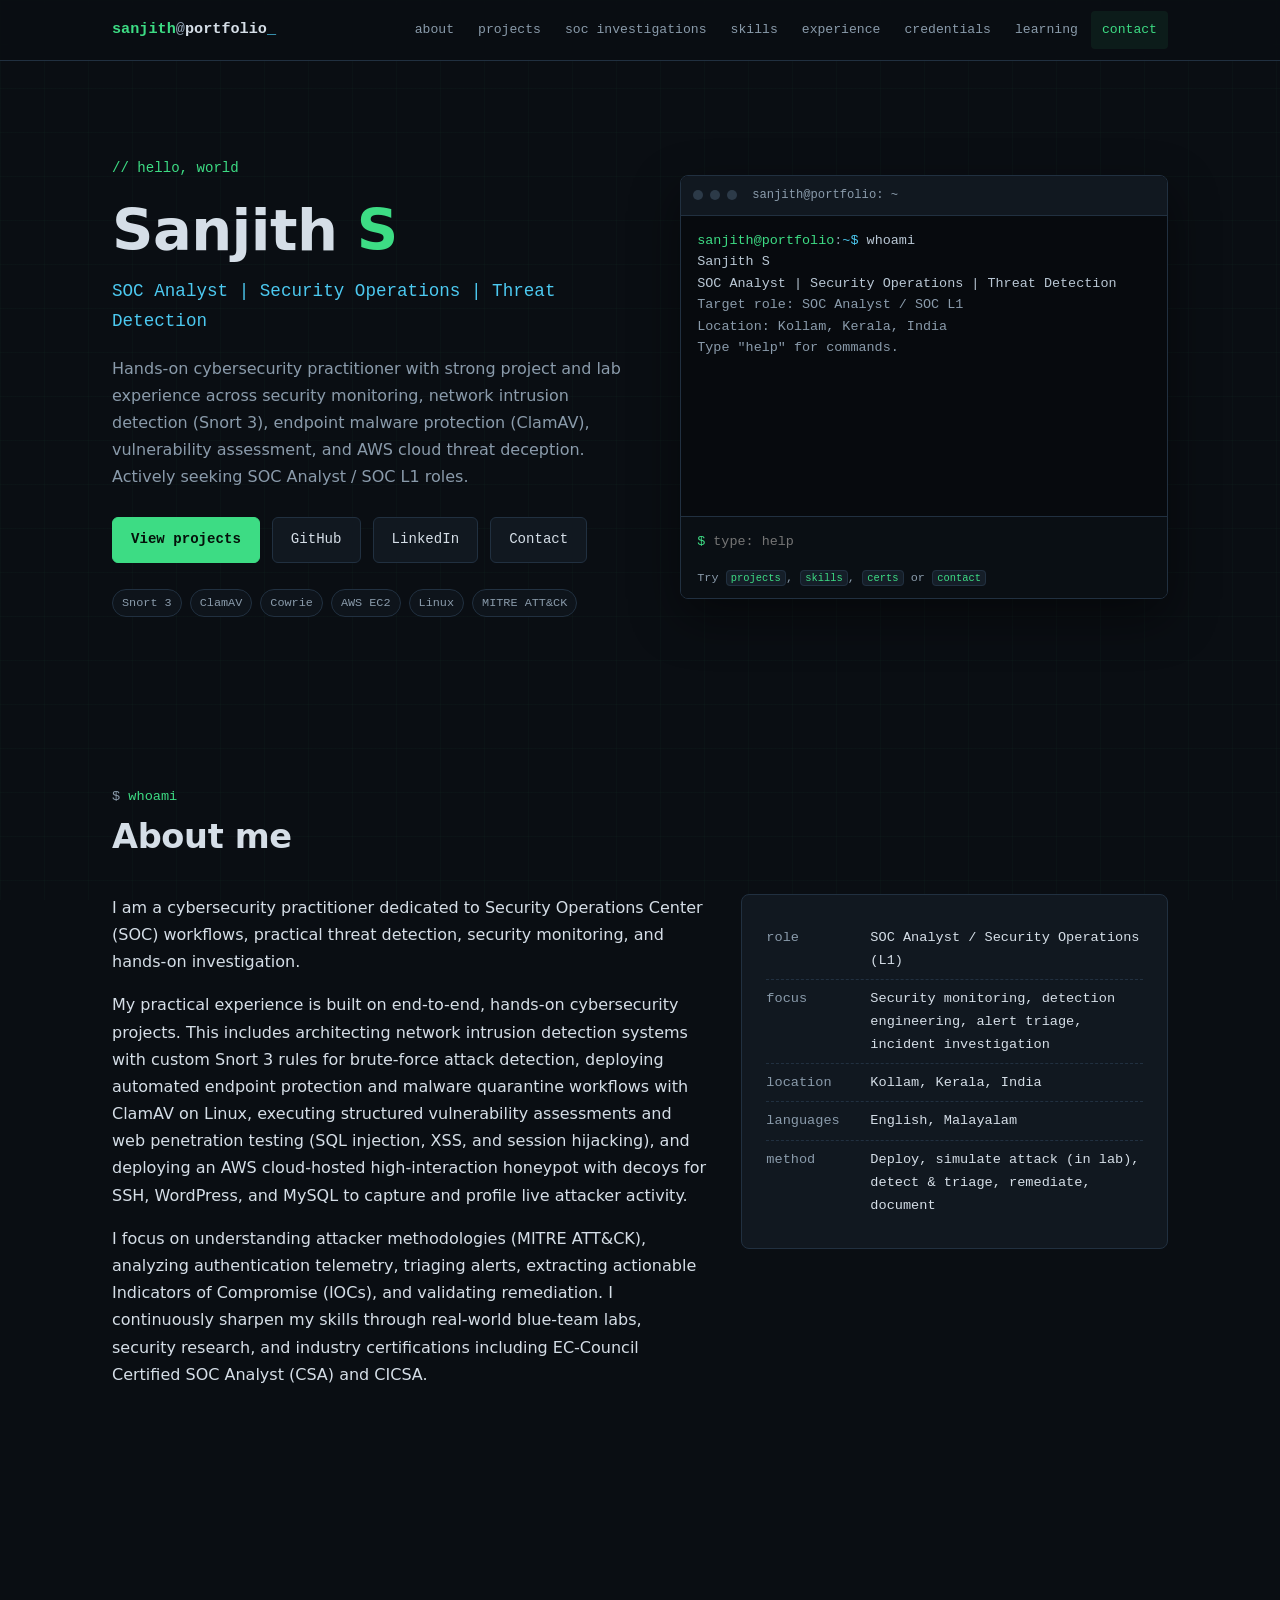
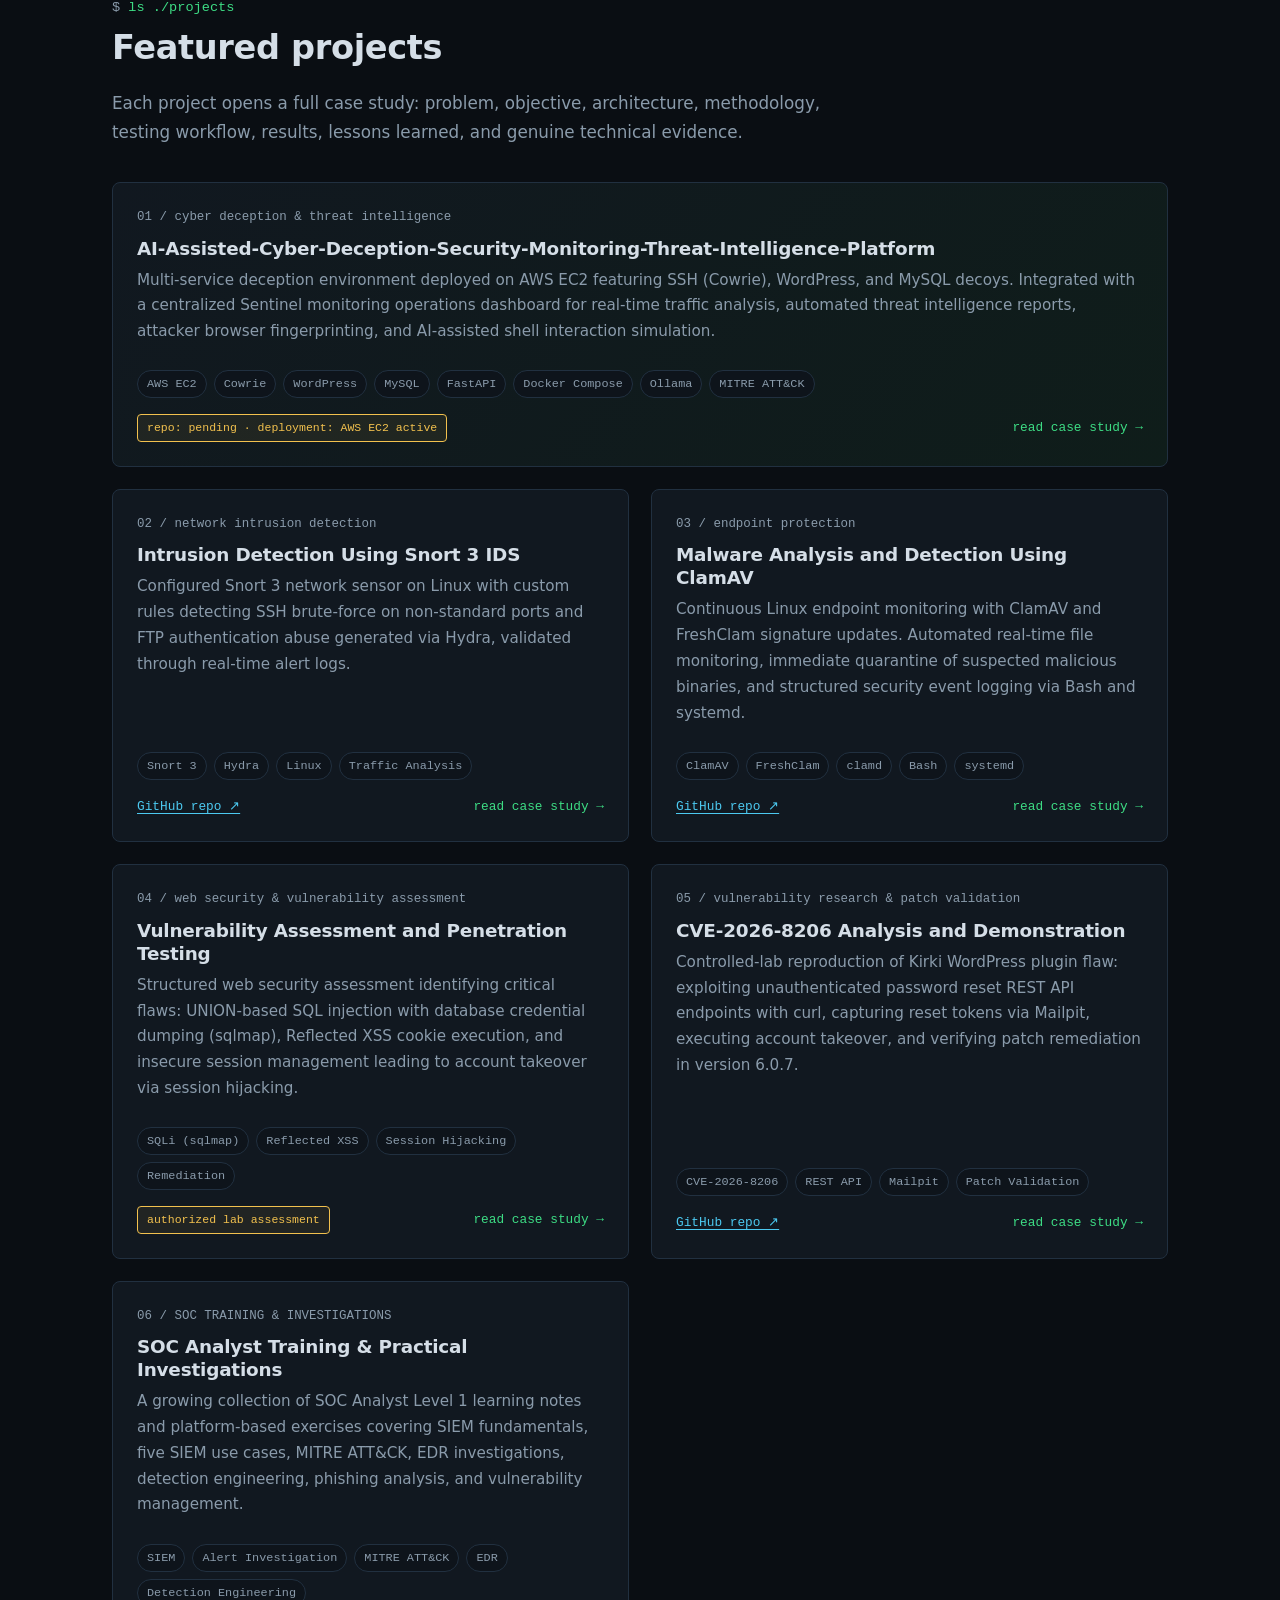
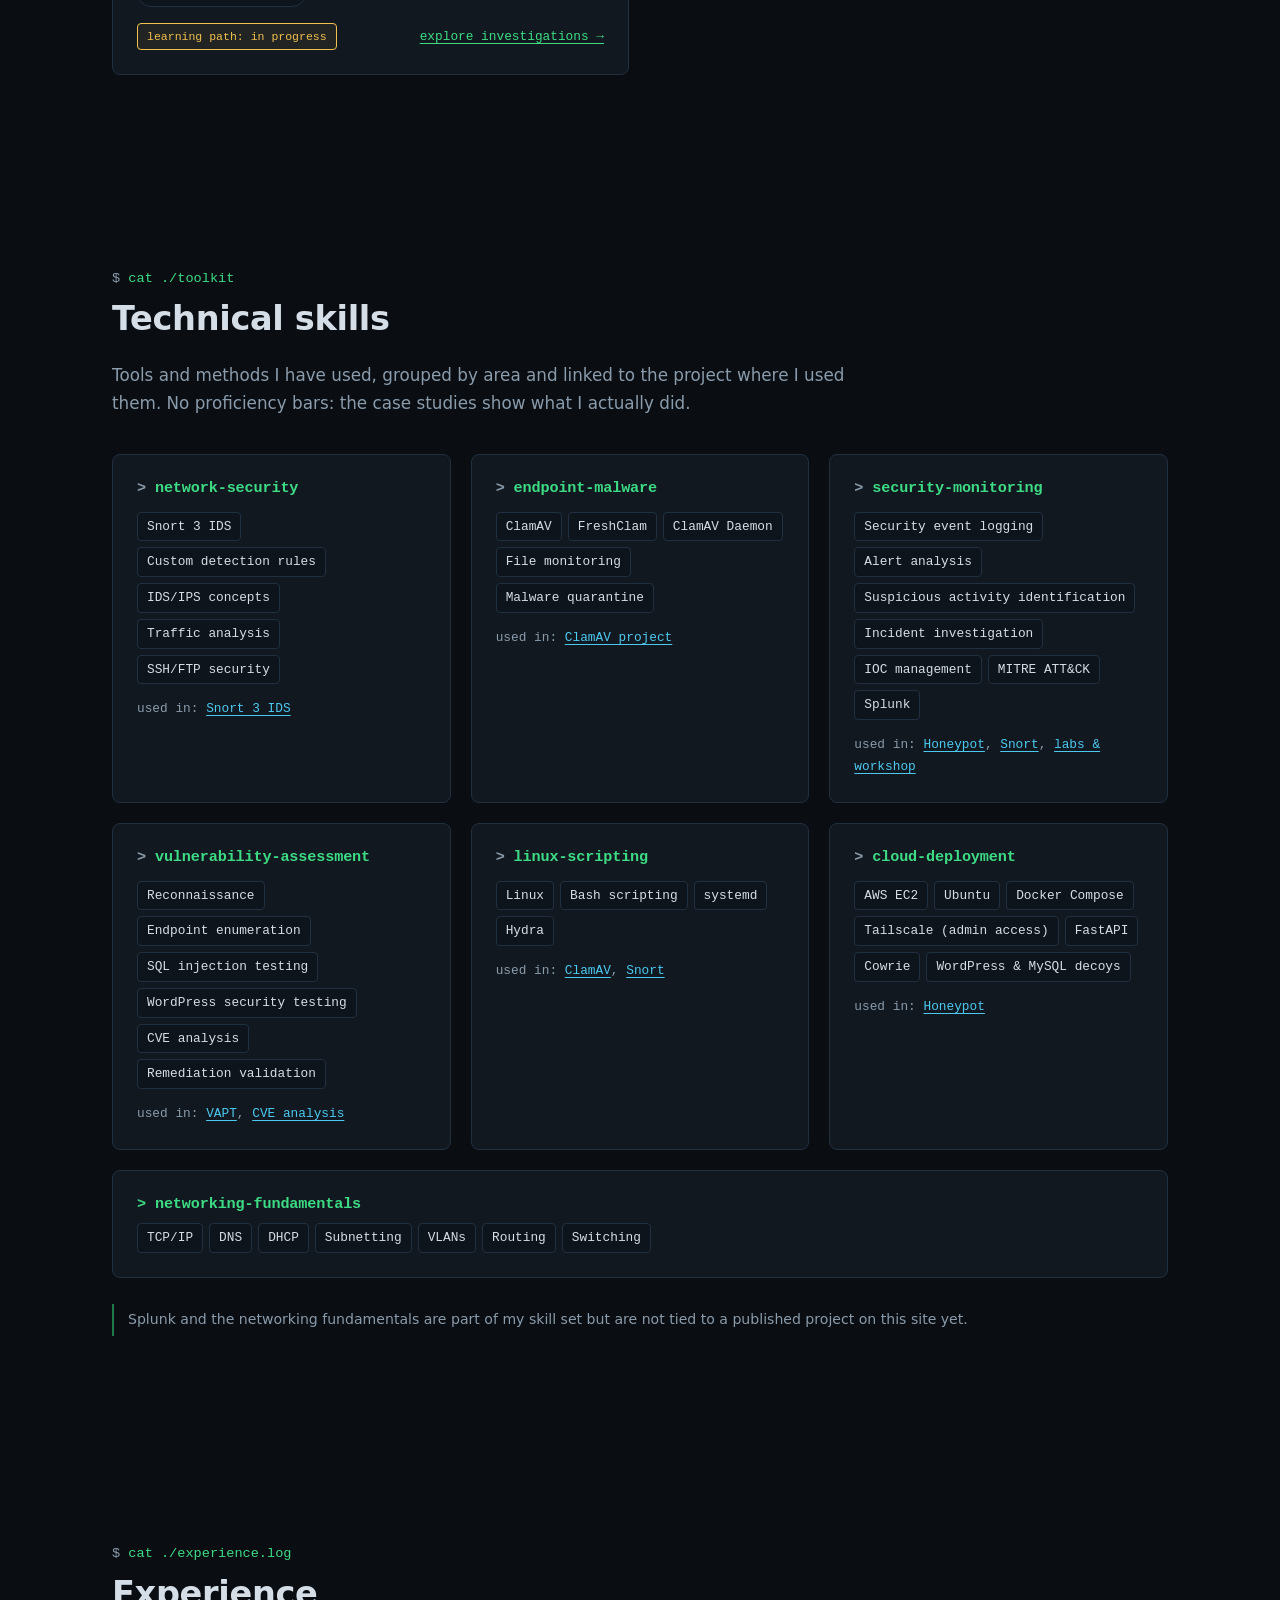
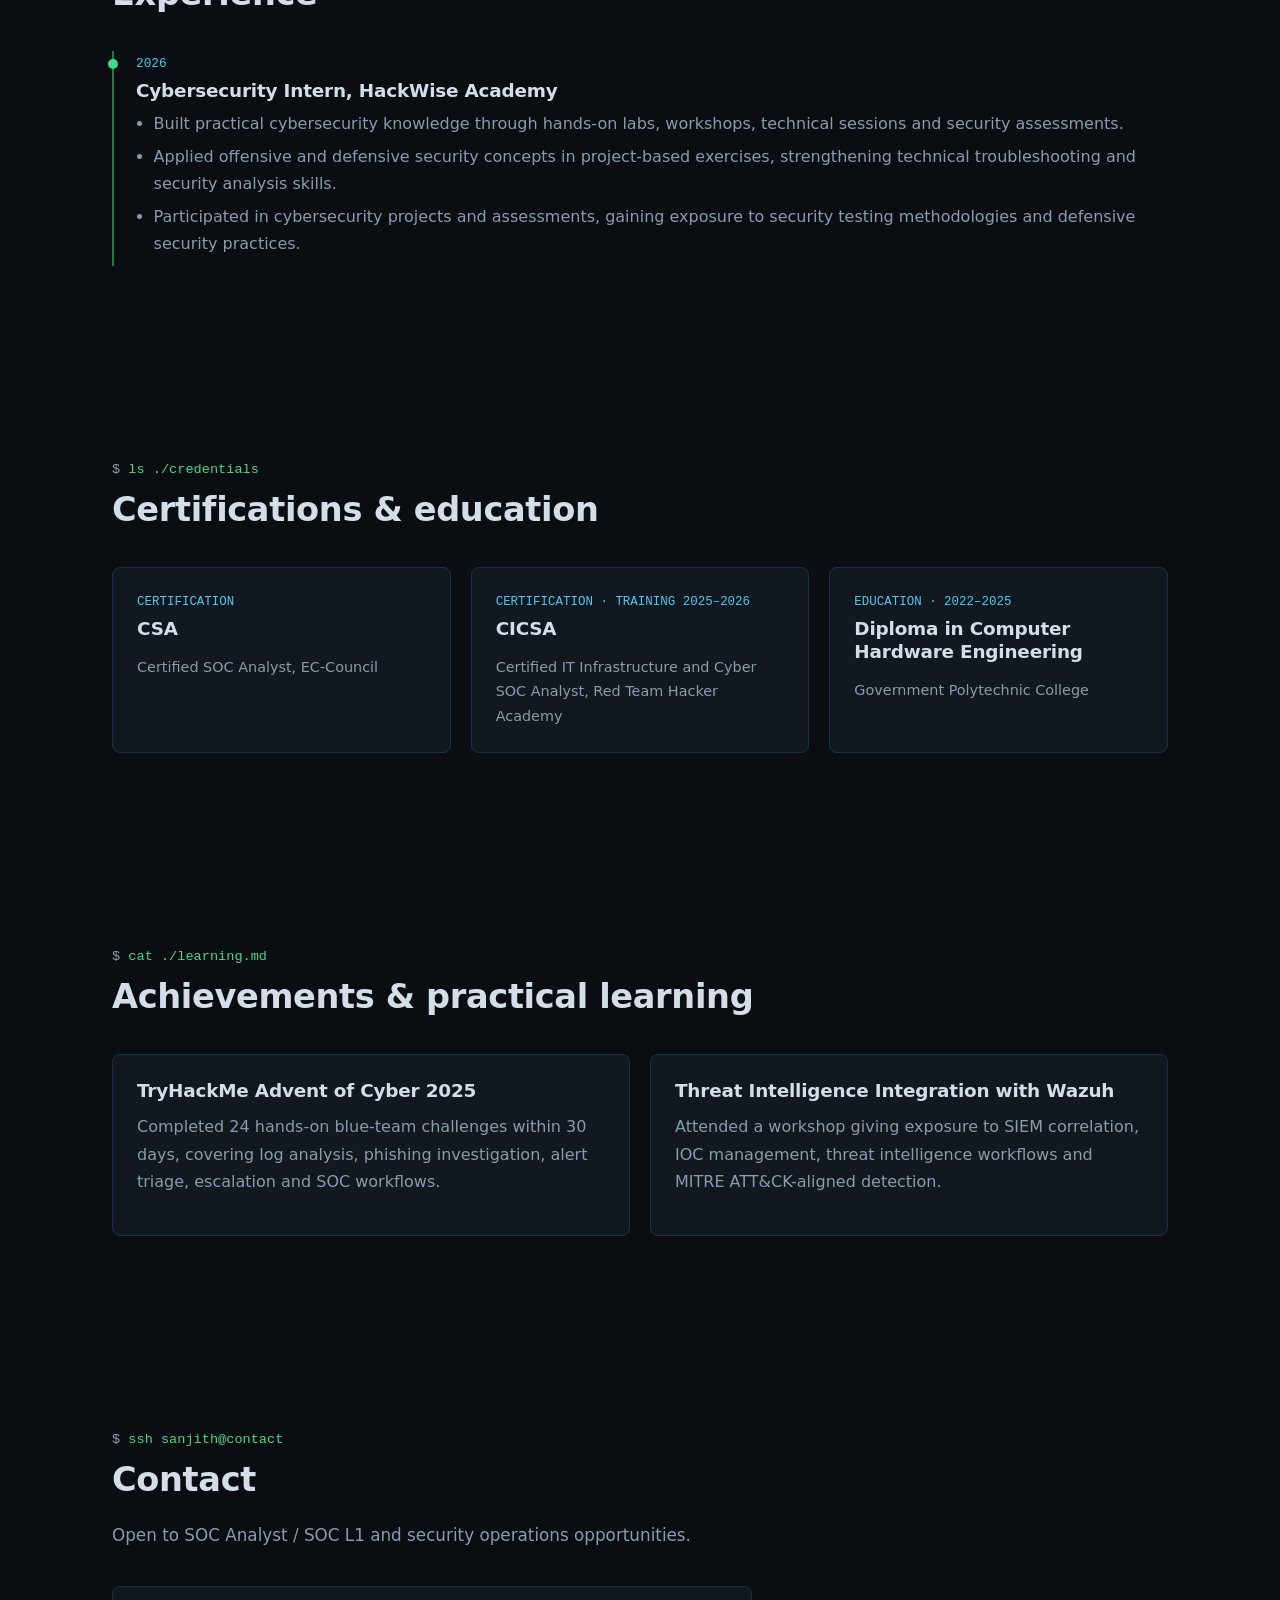
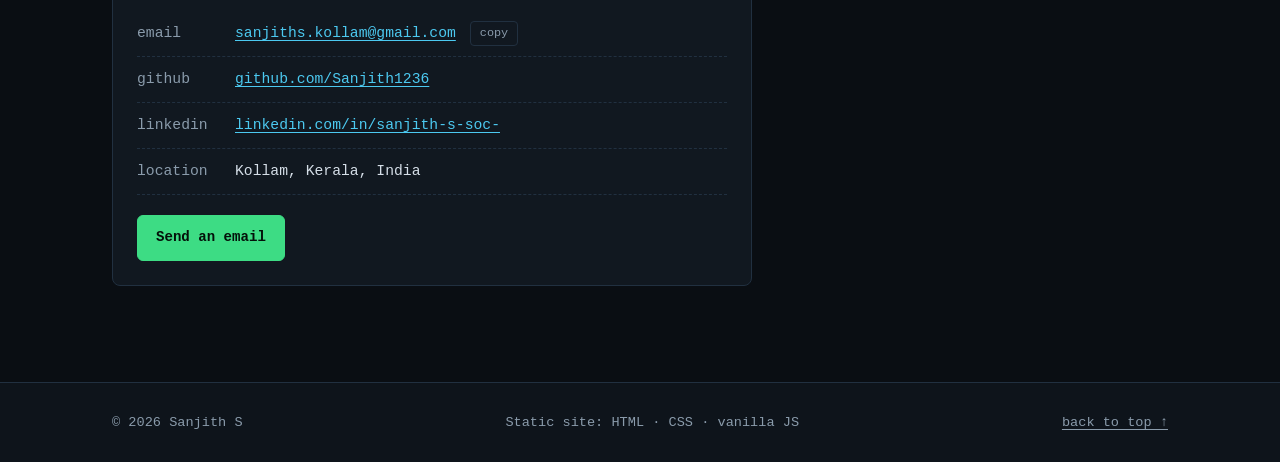
==== commit efdc241f: "Add SOC Analyst Training project card to index.html" ====
--- a/index.html
+++ b/index.html
@@ -22,6 +22,7 @@
       <ul class="nav-links" id="nav-links">
         <li><a href="#about">about</a></li>
         <li><a href="#projects">projects</a></li>
+        <li><a href="projects/soc-investigations/">soc investigations</a></li>
         <li><a href="#skills">skills</a></li>
         <li><a href="#experience">experience</a></li>
         <li><a href="#credentials">credentials</a></li>
@@ -145,6 +146,14 @@
             <div class="chips"><span class="chip">CVE-2026-8206</span><span class="chip">REST API</span><span class="chip">Mailpit</span><span class="chip">Patch Validation</span></div>
             <div class="foot"><a href="https://github.com/Sanjith1236/CVE-2026-8206-Kirki-Exploit-Analysis" target="_blank" rel="noopener noreferrer">GitHub repo ↗</a><span class="go">read case study →</span></div>
           </article>
+
+          <article class="project-card reveal">
+            <div class="num">06 / SOC TRAINING &amp; INVESTIGATIONS</div>
+            <h3><a href="projects/soc-investigations/">SOC Analyst Training &amp; Practical Investigations</a></h3>
+            <p>A growing collection of SOC Analyst Level 1 learning notes and platform-based exercises covering SIEM fundamentals, five SIEM use cases, MITRE ATT&amp;CK, EDR investigations, detection engineering, phishing analysis, and vulnerability management.</p>
+            <div class="chips"><span class="chip">SIEM</span><span class="chip">Alert Investigation</span><span class="chip">MITRE ATT&amp;CK</span><span class="chip">EDR</span><span class="chip">Detection Engineering</span></div>
+            <div class="foot"><span class="tag-status">learning path: in progress</span><a class="go" href="projects/soc-investigations/">explore investigations →</a></div>
+          </article>
         </div>
       </div>
     </section>
